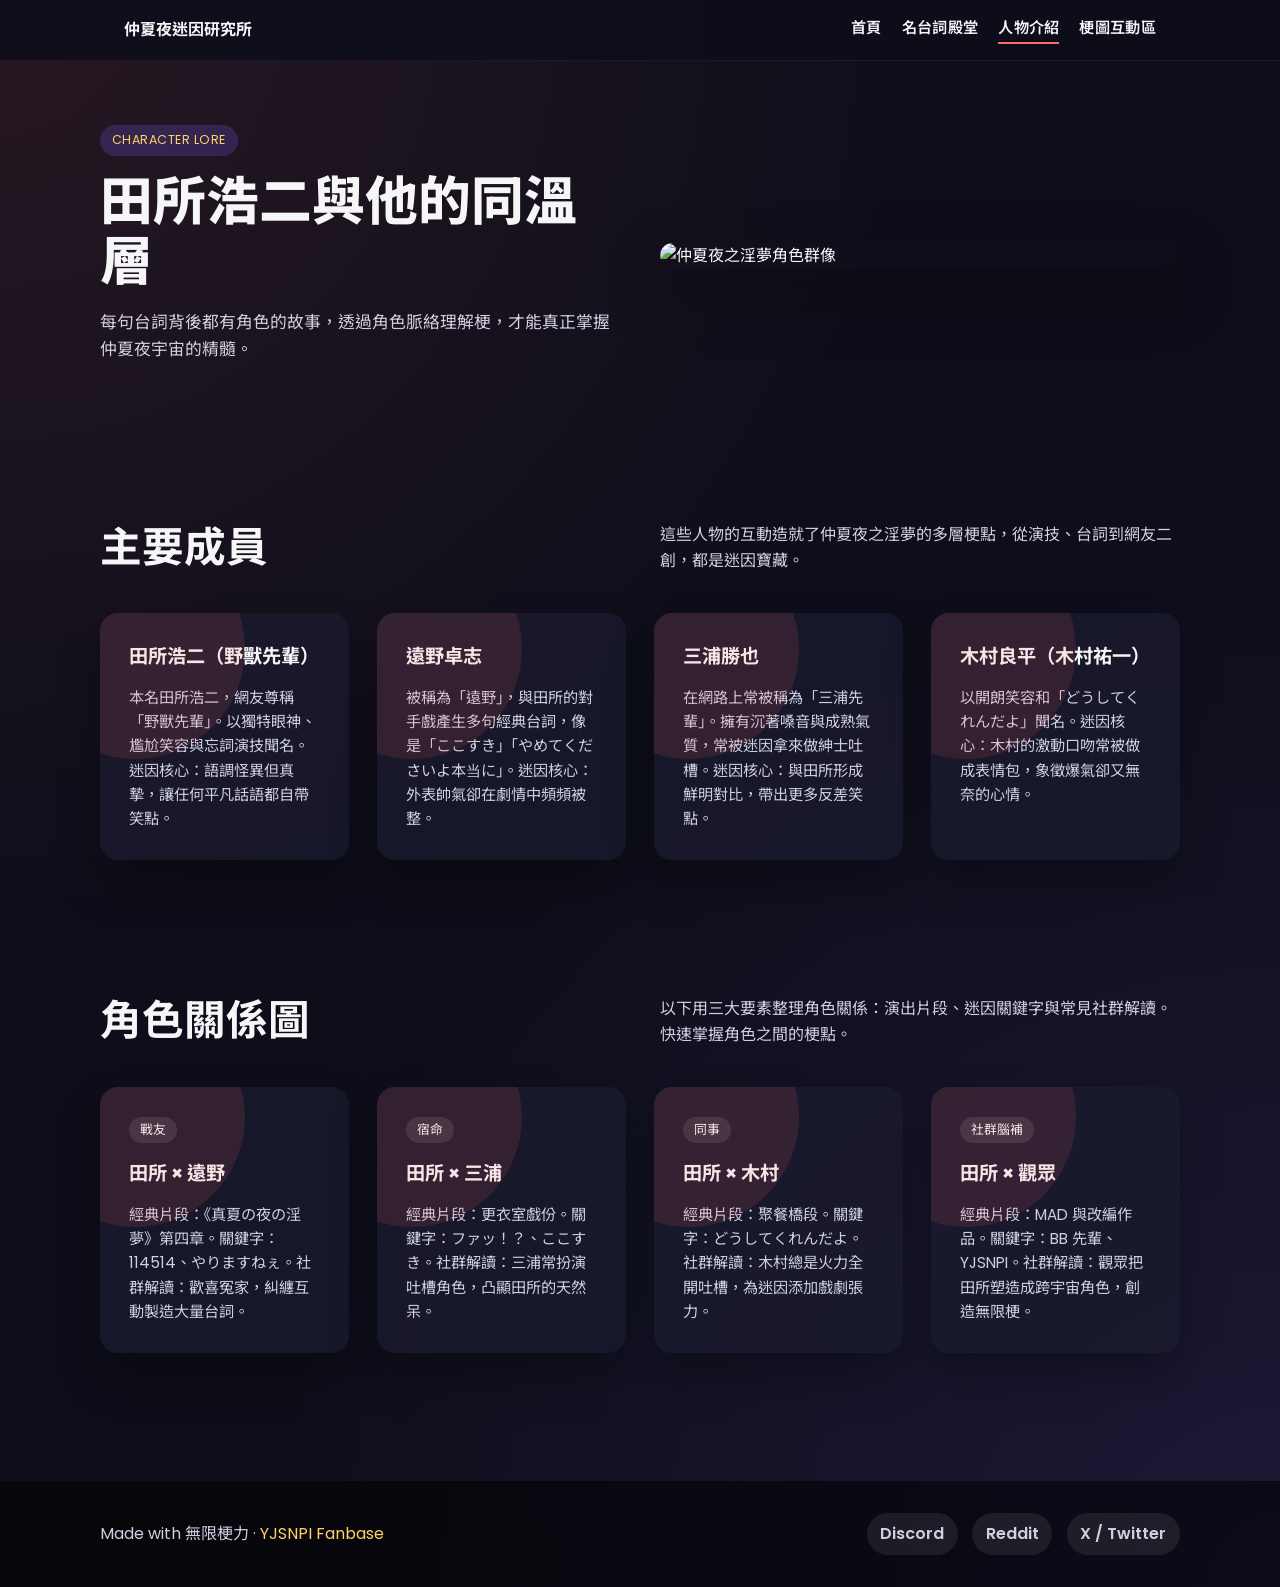
==== characters.html @ 6c3bda42 "Add YJSNPI themed fan site pages" ====
<!DOCTYPE html>
<html lang="zh-Hant">
<head>
  <meta charset="UTF-8">
  <meta name="viewport" content="width=device-width, initial-scale=1.0">
  <title>人物介紹｜田所浩二仲夏夜粉絲基地</title>
  <link rel="preconnect" href="https://fonts.googleapis.com">
  <link rel="preconnect" href="https://fonts.gstatic.com" crossorigin>
  <link href="https://fonts.googleapis.com/css2?family=Noto+Sans+TC:wght@400;600;700;900&family=Poppins:wght@400;600;700;800&display=swap" rel="stylesheet">
  <link rel="stylesheet" href="assets/css/style.css">
  <link rel="icon" href="https://cdn-icons-png.flaticon.com/512/1998/1998610.png">
</head>
<body>
  <header class="navbar">
    <div class="container">
      <a class="logo" href="index.html"><strong>仲夏夜迷因研究所</strong></a>
      <nav class="nav-links">
        <a href="index.html">首頁</a>
        <a href="quotes.html">名台詞殿堂</a>
        <a class="active" href="characters.html">人物介紹</a>
        <a href="media.html">梗圖互動區</a>
      </nav>
    </div>
  </header>

  <main>
    <section class="section hero">
      <div class="container">
        <div class="hero-text">
          <span class="badge">Character Lore</span>
          <h1>田所浩二與他的同溫層</h1>
          <p>每句台詞背後都有角色的故事，透過角色脈絡理解梗，才能真正掌握仲夏夜宇宙的精髓。</p>
        </div>
        <div class="hero-media">
          <img src="https://i.imgur.com/xA2oZlQ.jpeg" alt="仲夏夜之淫夢角色群像">
        </div>
      </div>
    </section>

    <section class="section">
      <div class="container">
        <div class="section-heading">
          <h2>主要成員</h2>
          <p>這些人物的互動造就了仲夏夜之淫夢的多層梗點，從演技、台詞到網友二創，都是迷因寶藏。</p>
        </div>
        <div class="grid quotes">
          <article class="card">
            <h3>田所浩二（野獸先輩）</h3>
            <p>本名田所浩二，網友尊稱「野獸先輩」。以獨特眼神、尷尬笑容與忘詞演技聞名。迷因核心：語調怪異但真摯，讓任何平凡話語都自帶笑點。</p>
          </article>
          <article class="card">
            <h3>遠野卓志</h3>
            <p>被稱為「遠野」，與田所的對手戲產生多句經典台詞，像是「ここすき」「やめてくださいよ本当に」。迷因核心：外表帥氣卻在劇情中頻頻被整。</p>
          </article>
          <article class="card">
            <h3>三浦勝也</h3>
            <p>在網路上常被稱為「三浦先輩」。擁有沉著嗓音與成熟氣質，常被迷因拿來做紳士吐槽。迷因核心：與田所形成鮮明對比，帶出更多反差笑點。</p>
          </article>
          <article class="card">
            <h3>木村良平（木村祐一）</h3>
            <p>以開朗笑容和「どうしてくれんだよ」聞名。迷因核心：木村的激動口吻常被做成表情包，象徵爆氣卻又無奈的心情。</p>
          </article>
        </div>
      </div>
    </section>

    <section class="section">
      <div class="container">
        <div class="section-heading">
          <h2>角色關係圖</h2>
          <p>以下用三大要素整理角色關係：演出片段、迷因關鍵字與常見社群解讀。快速掌握角色之間的梗點。</p>
        </div>
        <div class="grid quotes">
          <article class="card">
            <div class="tag">戰友</div>
            <h3>田所 × 遠野</h3>
            <p>經典片段：《真夏の夜の淫夢》第四章。關鍵字：114514、やりますねぇ。社群解讀：歡喜冤家，糾纏互動製造大量台詞。</p>
          </article>
          <article class="card">
            <div class="tag">宿命</div>
            <h3>田所 × 三浦</h3>
            <p>經典片段：更衣室戲份。關鍵字：ファッ！？、ここすき。社群解讀：三浦常扮演吐槽角色，凸顯田所的天然呆。</p>
          </article>
          <article class="card">
            <div class="tag">同事</div>
            <h3>田所 × 木村</h3>
            <p>經典片段：聚餐橋段。關鍵字：どうしてくれんだよ。社群解讀：木村總是火力全開吐槽，為迷因添加戲劇張力。</p>
          </article>
          <article class="card">
            <div class="tag">社群腦補</div>
            <h3>田所 × 觀眾</h3>
            <p>經典片段：MAD 與改編作品。關鍵字：BB 先輩、YJSNPI。社群解讀：觀眾把田所塑造成跨宇宙角色，創造無限梗。</p>
          </article>
        </div>
      </div>
    </section>
  </main>

  <footer class="footer">
    <div class="container">
      <p>Made with 無限梗力 · <span class="highlight">YJSNPI Fanbase</span></p>
      <div class="social-links">
        <a href="https://discord.com/" target="_blank" rel="noopener">Discord</a>
        <a href="https://www.reddit.com/r/Animemes/" target="_blank" rel="noopener">Reddit</a>
        <a href="https://twitter.com/search?q=%E9%87%8C%E7%94%B0%E6%B5%A9%E4%BA%8C" target="_blank" rel="noopener">X / Twitter</a>
      </div>
    </div>
  </footer>
</body>
</html>
---- assets/css/style.css ----
:root {
  --bg-color: #0e0e1a;
  --bg-highlight: #1b1b2f;
  --accent: #ff6b6b;
  --accent-alt: #ffd166;
  --text-primary: #f6f6f8;
  --text-secondary: #cfcfe1;
  --shadow: rgba(0, 0, 0, 0.4);
  --card-bg: rgba(27, 27, 47, 0.8);
  --gradient: linear-gradient(135deg, rgba(255, 107, 107, 0.85), rgba(111, 88, 221, 0.85));
  font-size: 16px;
}

* {
  box-sizing: border-box;
  margin: 0;
  padding: 0;
}

body {
  font-family: 'Poppins', 'Noto Sans TC', system-ui, -apple-system, BlinkMacSystemFont, 'Segoe UI', sans-serif;
  background: radial-gradient(circle at top left, rgba(255, 107, 107, 0.1), transparent 45%),
    radial-gradient(circle at bottom right, rgba(111, 88, 221, 0.15), transparent 50%),
    var(--bg-color);
  color: var(--text-primary);
  min-height: 100vh;
  line-height: 1.6;
}

body::before {
  content: '';
  position: fixed;
  inset: 0;
  background: url('https://images.unsplash.com/photo-1498050108023-c5249f4df085?auto=format&fit=crop&w=1400&q=80') center/cover no-repeat;
  opacity: 0.08;
  z-index: -2;
}

a {
  color: inherit;
  text-decoration: none;
}

a:hover {
  color: var(--accent-alt);
}

.navbar {
  position: sticky;
  top: 0;
  z-index: 100;
  background: rgba(14, 14, 26, 0.9);
  backdrop-filter: blur(12px);
  border-bottom: 1px solid rgba(255, 255, 255, 0.05);
}

.navbar .container {
  max-width: 1080px;
  margin: 0 auto;
  padding: 1rem 1.5rem;
  display: flex;
  justify-content: space-between;
  align-items: center;
}

.nav-links {
  display: flex;
  gap: 1.25rem;
  font-weight: 600;
  font-size: 0.95rem;
  letter-spacing: 0.02em;
}

.nav-links a {
  position: relative;
  padding-bottom: 0.2rem;
}

.nav-links a::after {
  content: '';
  position: absolute;
  left: 0;
  bottom: 0;
  width: 100%;
  height: 2px;
  background: var(--accent);
  transform: scaleX(0);
  transform-origin: left;
  transition: transform 0.3s ease;
}

.nav-links a:hover::after,
.nav-links a.active::after {
  transform: scaleX(1);
}

.hero {
  padding: 4.5rem 1.5rem 3rem;
}

.hero .container {
  max-width: 1080px;
  margin: 0 auto;
  display: grid;
  gap: 2.5rem;
  grid-template-columns: repeat(auto-fit, minmax(280px, 1fr));
  align-items: center;
}

.hero-text h1 {
  font-size: clamp(2.3rem, 5vw, 3.3rem);
  font-weight: 800;
  line-height: 1.15;
  margin-bottom: 1rem;
}

.hero-text p {
  color: var(--text-secondary);
  font-size: 1.05rem;
  margin-bottom: 1.5rem;
}

.hero-cta {
  display: inline-flex;
  gap: 0.75rem;
  flex-wrap: wrap;
}

.btn {
  display: inline-flex;
  align-items: center;
  gap: 0.4rem;
  padding: 0.75rem 1.4rem;
  border-radius: 999px;
  font-weight: 600;
  letter-spacing: 0.02em;
  transition: transform 0.25s ease, box-shadow 0.25s ease, background 0.25s ease;
  box-shadow: 0 15px 35px rgba(0, 0, 0, 0.25);
}

.btn-primary {
  background: var(--gradient);
}

.btn-primary:hover {
  transform: translateY(-2px) scale(1.02);
  box-shadow: 0 20px 40px rgba(255, 107, 107, 0.25);
}

.btn-secondary {
  background: rgba(255, 255, 255, 0.1);
}

.btn-secondary:hover {
  transform: translateY(-2px);
  box-shadow: 0 18px 36px rgba(111, 88, 221, 0.25);
}

.hero-media {
  position: relative;
  border-radius: 24px;
  overflow: hidden;
  box-shadow: 0 25px 60px rgba(0, 0, 0, 0.35);
}

.hero-media img {
  display: block;
  width: 100%;
  height: 100%;
  object-fit: cover;
}

.section {
  padding: 4rem 1.5rem;
}

.section .container {
  max-width: 1080px;
  margin: 0 auto;
}

.section-heading {
  display: flex;
  justify-content: space-between;
  align-items: center;
  margin-bottom: 2rem;
  gap: 1rem;
}

.section-heading h2 {
  font-size: clamp(1.75rem, 4vw, 2.6rem);
}

.section-heading p {
  color: var(--text-secondary);
  max-width: 520px;
}

.grid {
  display: grid;
  gap: 1.75rem;
}

.grid.quotes {
  grid-template-columns: repeat(auto-fit, minmax(240px, 1fr));
}

.card {
  background: var(--card-bg);
  border-radius: 18px;
  padding: 1.8rem;
  position: relative;
  overflow: hidden;
  transition: transform 0.3s ease, box-shadow 0.3s ease;
  box-shadow: 0 25px 45px rgba(0, 0, 0, 0.28);
}

.card::before {
  content: '';
  position: absolute;
  inset: -30% auto auto -30%;
  width: 220px;
  height: 220px;
  background: rgba(255, 107, 107, 0.12);
  border-radius: 50%;
  filter: blur(0px);
  transition: transform 0.4s ease;
}

.card:hover {
  transform: translateY(-6px);
  box-shadow: 0 35px 65px rgba(0, 0, 0, 0.35);
}

.card:hover::before {
  transform: translate(20px, -20px) scale(1.1);
}

.card h3 {
  font-size: 1.2rem;
  margin-bottom: 0.8rem;
}

.card p {
  color: var(--text-secondary);
  font-size: 0.95rem;
}

.card .tag {
  display: inline-flex;
  align-items: center;
  gap: 0.35rem;
  font-size: 0.8rem;
  padding: 0.2rem 0.7rem;
  border-radius: 999px;
  background: rgba(255, 255, 255, 0.1);
  margin-bottom: 1rem;
}

.timeline {
  position: relative;
  padding-left: 2rem;
  margin-top: 2rem;
}

.timeline::before {
  content: '';
  position: absolute;
  left: 12px;
  top: 0;
  bottom: 0;
  width: 2px;
  background: rgba(255, 255, 255, 0.15);
}

.timeline-item {
  position: relative;
  margin-bottom: 2rem;
  padding-left: 1.5rem;
}

.timeline-item::before {
  content: '';
  position: absolute;
  left: -0.5rem;
  top: 0.35rem;
  width: 12px;
  height: 12px;
  border-radius: 50%;
  background: var(--accent);
  box-shadow: 0 0 0 4px rgba(255, 107, 107, 0.25);
}

.timeline-item h4 {
  margin-bottom: 0.35rem;
}

.timeline-item p {
  color: var(--text-secondary);
  font-size: 0.95rem;
}

.meme-grid {
  display: grid;
  gap: 1.5rem;
  grid-template-columns: repeat(auto-fit, minmax(240px, 1fr));
}

.meme-card {
  background: rgba(14, 14, 26, 0.6);
  border-radius: 16px;
  overflow: hidden;
  position: relative;
  transition: transform 0.3s ease, box-shadow 0.3s ease;
  box-shadow: 0 18px 40px rgba(0, 0, 0, 0.25);
}

.meme-card img {
  width: 100%;
  display: block;
  transition: transform 0.4s ease;
}

.meme-card:hover {
  transform: translateY(-6px);
  box-shadow: 0 30px 60px rgba(0, 0, 0, 0.4);
}

.meme-card:hover img {
  transform: scale(1.08);
}

.meme-caption {
  padding: 1.1rem 1.3rem 1.4rem;
}

.meme-caption h3 {
  font-size: 1.05rem;
  margin-bottom: 0.4rem;
}

.meme-caption p {
  color: var(--text-secondary);
  font-size: 0.9rem;
}

.quote {
  font-style: italic;
  font-size: 1.05rem;
  margin-bottom: 1rem;
  position: relative;
  padding-left: 2.4rem;
}

.quote::before {
  content: '❝';
  position: absolute;
  left: 0;
  top: -0.6rem;
  font-size: 2.5rem;
  color: var(--accent);
  opacity: 0.7;
}

.quote + p {
  color: var(--accent-alt);
  font-weight: 600;
  font-size: 0.95rem;
}

.badge {
  display: inline-flex;
  align-items: center;
  gap: 0.3rem;
  padding: 0.35rem 0.75rem;
  border-radius: 999px;
  background: rgba(111, 88, 221, 0.25);
  color: var(--accent-alt);
  font-size: 0.78rem;
  letter-spacing: 0.04em;
  text-transform: uppercase;
  margin-bottom: 1rem;
}

.video-callout {
  background: rgba(14, 14, 26, 0.65);
  padding: 1.8rem;
  border-radius: 18px;
  border: 1px solid rgba(255, 255, 255, 0.08);
  box-shadow: 0 25px 45px rgba(0, 0, 0, 0.3);
}

.video-callout h3 {
  margin-bottom: 0.6rem;
}

.video-callout p {
  color: var(--text-secondary);
  margin-bottom: 1rem;
}

.video-callout a {
  color: var(--accent-alt);
  font-weight: 600;
}

.footer {
  background: rgba(0, 0, 0, 0.55);
  padding: 2rem 1.5rem;
  margin-top: 4rem;
}

.footer .container {
  max-width: 1080px;
  margin: 0 auto;
  display: flex;
  flex-wrap: wrap;
  gap: 1.5rem;
  justify-content: space-between;
  align-items: center;
  color: var(--text-secondary);
}

.social-links {
  display: flex;
  gap: 0.9rem;
}

.social-links a {
  background: rgba(255, 255, 255, 0.08);
  padding: 0.5rem 0.85rem;
  border-radius: 999px;
  font-weight: 600;
}

.highlight {
  color: var(--accent-alt);
}

@media (max-width: 640px) {
  .navbar .container {
    flex-direction: column;
    gap: 0.75rem;
  }

  .nav-links {
    flex-wrap: wrap;
    justify-content: center;
  }

  .section-heading {
    flex-direction: column;
    align-items: flex-start;
  }

  .footer .container {
    flex-direction: column;
    align-items: flex-start;
  }
}
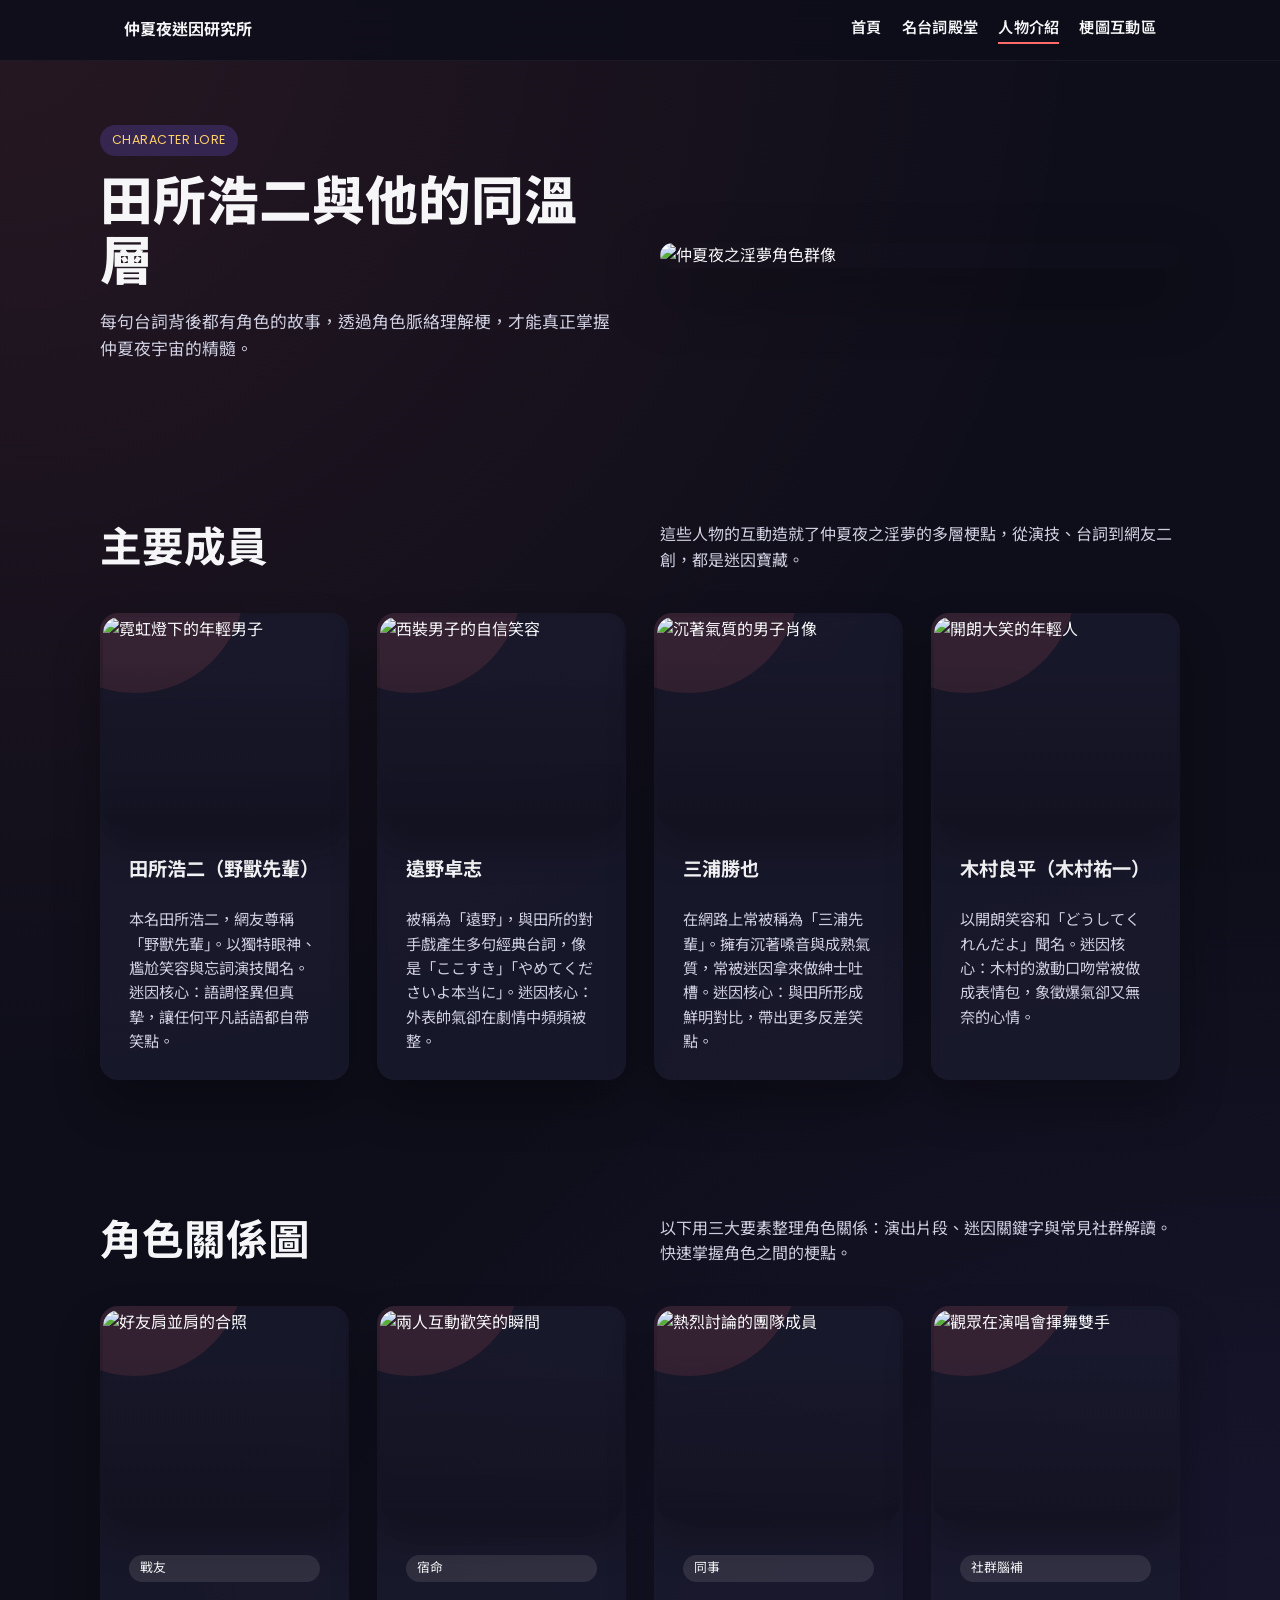
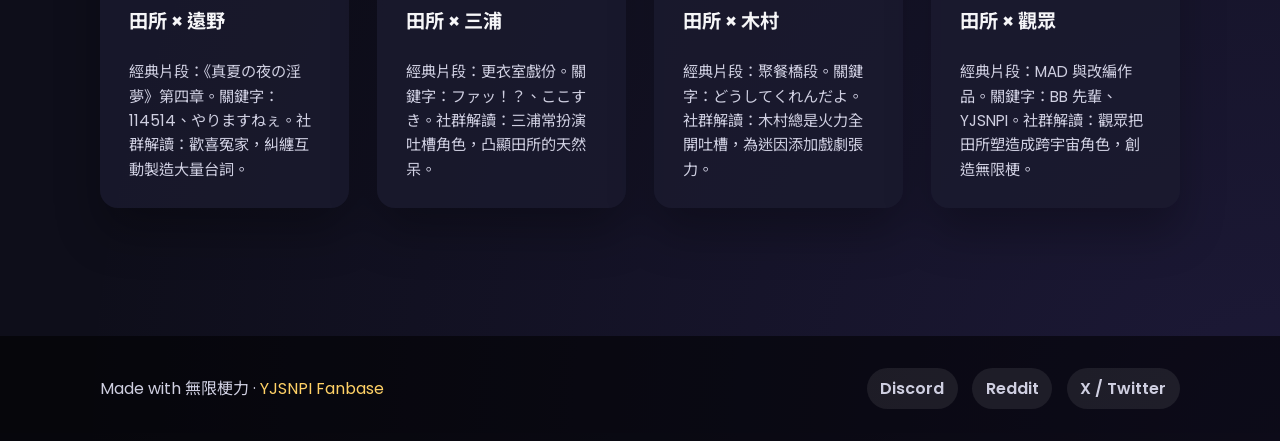
==== commit 909e98f9: "Add imagery to quotes and character pages" ====
--- a/characters.html
+++ b/characters.html
@@ -44,19 +44,31 @@
           <p>這些人物的互動造就了仲夏夜之淫夢的多層梗點，從演技、台詞到網友二創，都是迷因寶藏。</p>
         </div>
         <div class="grid quotes">
-          <article class="card">
+          <article class="card has-media">
+            <div class="card-media">
+              <img src="https://images.unsplash.com/photo-1521572163474-6864f9cf17ab?auto=format&fit=crop&w=900&q=80" alt="霓虹燈下的年輕男子">
+            </div>
             <h3>田所浩二（野獸先輩）</h3>
             <p>本名田所浩二，網友尊稱「野獸先輩」。以獨特眼神、尷尬笑容與忘詞演技聞名。迷因核心：語調怪異但真摯，讓任何平凡話語都自帶笑點。</p>
           </article>
-          <article class="card">
+          <article class="card has-media">
+            <div class="card-media">
+              <img src="https://images.unsplash.com/photo-1508214751196-bcfd4ca60f91?auto=format&fit=crop&w=900&q=80" alt="西裝男子的自信笑容">
+            </div>
             <h3>遠野卓志</h3>
             <p>被稱為「遠野」，與田所的對手戲產生多句經典台詞，像是「ここすき」「やめてくださいよ本当に」。迷因核心：外表帥氣卻在劇情中頻頻被整。</p>
           </article>
-          <article class="card">
+          <article class="card has-media">
+            <div class="card-media">
+              <img src="https://images.unsplash.com/photo-1521572267360-ee0c2909d518?auto=format&fit=crop&w=900&q=80" alt="沉著氣質的男子肖像">
+            </div>
             <h3>三浦勝也</h3>
             <p>在網路上常被稱為「三浦先輩」。擁有沉著嗓音與成熟氣質，常被迷因拿來做紳士吐槽。迷因核心：與田所形成鮮明對比，帶出更多反差笑點。</p>
           </article>
-          <article class="card">
+          <article class="card has-media">
+            <div class="card-media">
+              <img src="https://images.unsplash.com/photo-1529626455594-4ff0802cfb7e?auto=format&fit=crop&w=900&q=80" alt="開朗大笑的年輕人">
+            </div>
             <h3>木村良平（木村祐一）</h3>
             <p>以開朗笑容和「どうしてくれんだよ」聞名。迷因核心：木村的激動口吻常被做成表情包，象徵爆氣卻又無奈的心情。</p>
           </article>
@@ -71,22 +83,34 @@
           <p>以下用三大要素整理角色關係：演出片段、迷因關鍵字與常見社群解讀。快速掌握角色之間的梗點。</p>
         </div>
         <div class="grid quotes">
-          <article class="card">
+          <article class="card has-media">
+            <div class="card-media">
+              <img src="https://images.unsplash.com/photo-1489515217757-5fd1be406fef?auto=format&fit=crop&w=900&q=80" alt="好友肩並肩的合照">
+            </div>
             <div class="tag">戰友</div>
             <h3>田所 × 遠野</h3>
             <p>經典片段：《真夏の夜の淫夢》第四章。關鍵字：114514、やりますねぇ。社群解讀：歡喜冤家，糾纏互動製造大量台詞。</p>
           </article>
-          <article class="card">
+          <article class="card has-media">
+            <div class="card-media">
+              <img src="https://images.unsplash.com/photo-1519085360753-af0119f7cbe7?auto=format&fit=crop&w=900&q=80" alt="兩人互動歡笑的瞬間">
+            </div>
             <div class="tag">宿命</div>
             <h3>田所 × 三浦</h3>
             <p>經典片段：更衣室戲份。關鍵字：ファッ！？、ここすき。社群解讀：三浦常扮演吐槽角色，凸顯田所的天然呆。</p>
           </article>
-          <article class="card">
+          <article class="card has-media">
+            <div class="card-media">
+              <img src="https://images.unsplash.com/photo-1522202176988-66273c2fd55f?auto=format&fit=crop&w=900&q=80" alt="熱烈討論的團隊成員">
+            </div>
             <div class="tag">同事</div>
             <h3>田所 × 木村</h3>
             <p>經典片段：聚餐橋段。關鍵字：どうしてくれんだよ。社群解讀：木村總是火力全開吐槽，為迷因添加戲劇張力。</p>
           </article>
-          <article class="card">
+          <article class="card has-media">
+            <div class="card-media">
+              <img src="https://images.unsplash.com/photo-1515165562835-c4c6fb1af467?auto=format&fit=crop&w=900&q=80" alt="觀眾在演唱會揮舞雙手">
+            </div>
             <div class="tag">社群腦補</div>
             <h3>田所 × 觀眾</h3>
             <p>經典片段：MAD 與改編作品。關鍵字：BB 先輩、YJSNPI。社群解讀：觀眾把田所塑造成跨宇宙角色，創造無限梗。</p>
--- a/assets/css/style.css
+++ b/assets/css/style.css
@@ -215,6 +215,37 @@
   box-shadow: 0 25px 45px rgba(0, 0, 0, 0.28);
 }
 
+.card.has-media {
+  display: flex;
+  flex-direction: column;
+  gap: 0.6rem;
+  padding: 1.8rem 1.8rem 1.6rem;
+}
+
+.card-media {
+  position: relative;
+  border-radius: 16px;
+  overflow: hidden;
+  margin: -1.6rem -1.6rem 1.2rem;
+  height: clamp(160px, 28vw, 210px);
+  box-shadow: 0 18px 38px rgba(0, 0, 0, 0.28);
+}
+
+.card-media img {
+  width: 100%;
+  height: 100%;
+  object-fit: cover;
+  display: block;
+}
+
+.card-media::after {
+  content: '';
+  position: absolute;
+  inset: 0;
+  background: linear-gradient(180deg, rgba(14, 14, 26, 0) 20%, rgba(14, 14, 26, 0.55) 100%);
+  pointer-events: none;
+}
+
 .card::before {
   content: '';
   position: absolute;
@@ -255,6 +286,10 @@
   border-radius: 999px;
   background: rgba(255, 255, 255, 0.1);
   margin-bottom: 1rem;
+}
+
+.card.has-media .tag {
+  margin-top: 0.4rem;
 }
 
 .timeline {
